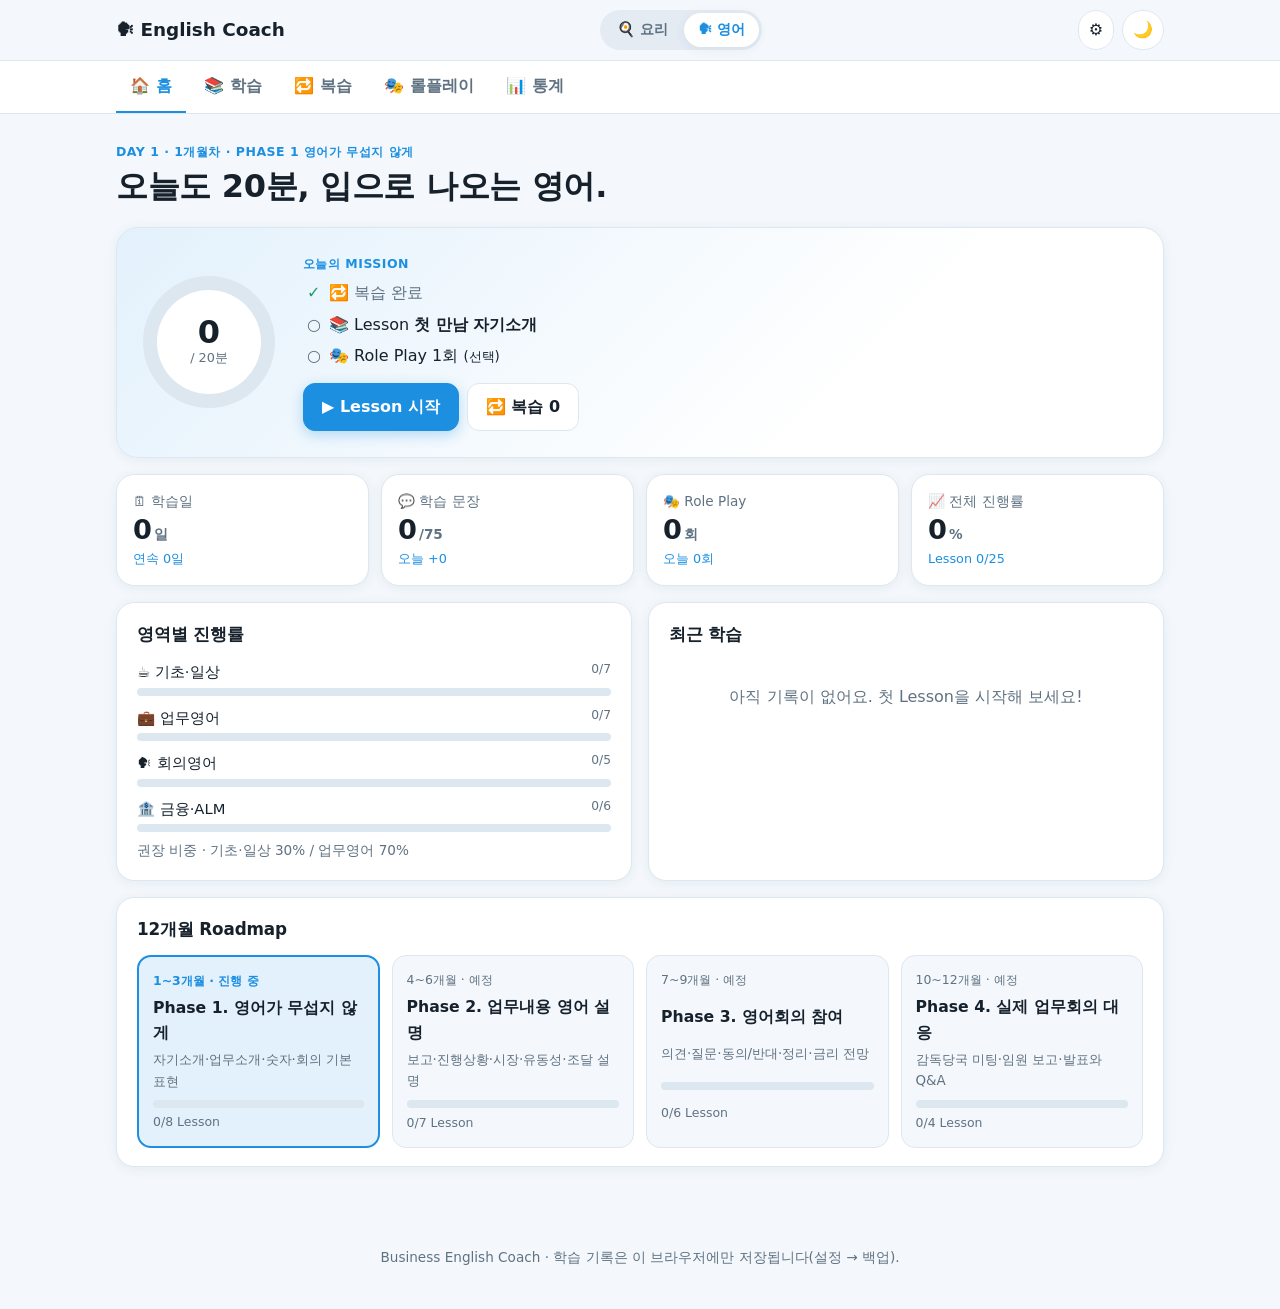
==== english/index.html @ e55deacb "Update cooking-site (2026-09-30 21:32)" ====
<!DOCTYPE html>
<html lang="ko" class="en">
<head>
  <meta charset="UTF-8">
  <meta name="viewport" content="width=device-width, initial-scale=1">
  <title>Business English Coach · 업무영어</title>
  <meta name="description" content="금융·은행·ALM 실무자를 위한 업무영어 회화 학습관리 — Lesson, Shadowing, 간격 복습, Role Play">
  <link rel="icon" href="data:image/svg+xml,<svg xmlns='http://www.w3.org/2000/svg' viewBox='0 0 100 100'><text y='.9em' font-size='90'>🗣</text></svg>">
  <link rel="stylesheet" href="../style.css?v=20260930">
  <link rel="stylesheet" href="english.css?v=20260930">
</head>
<body>
  <header class="site-header">
    <div class="wrap header-row">
      <a class="brand" href="#home">🗣 <span>English Coach</span></a>
      <nav class="site-switch" aria-label="사이트 섹션">
        <a href="../">🍳<span> 요리</span></a>
        <a href="./" aria-current="page">🗣<span> 영어</span></a>
      </nav>
      <div class="header-actions">
        <button id="settingsBtn" class="ghost icon" aria-label="설정">⚙️</button>
        <button id="themeBtn" class="ghost icon" aria-label="다크 모드 전환">🌙</button>
      </div>
    </div>
  </header>

  <nav class="tabbar" aria-label="학습 메뉴">
    <div class="wrap tabbar-row">
      <a href="#home" data-view="home"><b>🏠</b><span>홈</span></a>
      <a href="#learn" data-view="learn"><b>📚</b><span>학습</span></a>
      <a href="#review" data-view="review"><b>🔁</b><span>복습</span><i id="dueBadge" hidden></i></a>
      <a href="#roleplay" data-view="roleplay"><b>🎭</b><span>롤플레이</span></a>
      <a href="#stats" data-view="stats"><b>📊</b><span>통계</span></a>
    </div>
  </nav>

  <main id="view" class="wrap en-main"></main>

  <dialog id="lessonDlg" class="sheet"><article id="lessonBody"></article></dialog>
  <dialog id="rpDlg" class="sheet"><article id="rpBody"></article></dialog>
  <dialog id="settingsDlg" class="sheet narrow"><article id="settingsBody"></article></dialog>

  <div id="toast" class="toast" role="status" hidden></div>

  <footer class="site-footer wrap">Business English Coach · 학습 기록은 이 브라우저에만 저장됩니다(설정 → 백업).</footer>

  <script src="lessons.js?v=20260930b"></script>
  <script src="audio/manifest.js?v=20260930b"></script>
  <script src="app.js?v=20260930b"></script>
</body>
</html>
---- style.css ----
:root {
  --bg: #fbf7f2;
  --surface: #ffffff;
  --text: #2b2420;
  --muted: #7a6e66;
  --line: #eadfd4;
  --accent: #e0632e;
  --accent-soft: #fde8dc;
  --shadow: 0 2px 10px rgba(80, 50, 30, .08);
  --radius: 16px;
}
@media (prefers-color-scheme: dark) {
  :root:not([data-theme="light"]) {
    --bg: #1b1714; --surface: #26201c; --text: #f2ebe5; --muted: #b3a79d;
    --line: #3a312b; --accent: #ff8a55; --accent-soft: #3d2619; --shadow: 0 2px 10px rgba(0,0,0,.35);
  }
}
:root[data-theme="dark"] {
  --bg: #1b1714; --surface: #26201c; --text: #f2ebe5; --muted: #b3a79d;
  --line: #3a312b; --accent: #ff8a55; --accent-soft: #3d2619; --shadow: 0 2px 10px rgba(0,0,0,.35);
}

* { box-sizing: border-box; }
body {
  margin: 0; background: var(--bg); color: var(--text);
  font-family: "Pretendard", "Apple SD Gothic Neo", "Malgun Gothic", system-ui, sans-serif;
  line-height: 1.6;
}
button { font: inherit; color: inherit; cursor: pointer; }
.wrap { max-width: 1080px; margin: 0 auto; padding: 0 16px; }

.site-header { position: sticky; top: 0; z-index: 10; background: color-mix(in srgb, var(--bg) 88%, transparent); backdrop-filter: blur(8px); border-bottom: 1px solid var(--line); }
.header-row { display: flex; align-items: center; justify-content: space-between; height: 60px; }
.brand { font-weight: 800; font-size: 1.15rem; text-decoration: none; color: var(--text); }
.header-actions { display: flex; gap: 8px; }
.ghost { background: var(--surface); border: 1px solid var(--line); border-radius: 999px; padding: 6px 14px; }
.ghost:hover { border-color: var(--accent); }
.ghost.icon { padding: 6px 10px; }

/* 섹션 전환(요리 ↔ 영어) — 두 페이지가 공유. 활성 색은 각 섹션의 --accent 를 따른다 */
.site-switch { display: inline-flex; background: color-mix(in srgb, var(--line) 70%, transparent); border-radius: 999px; padding: 3px; gap: 2px; }
.site-switch a { text-decoration: none; color: var(--muted); font-weight: 700; font-size: .9rem; padding: 5px 14px; border-radius: 999px; white-space: nowrap; transition: color .12s ease, background .12s ease; }
.site-switch a:hover { color: var(--text); }
.site-switch a[aria-current="page"] { background: var(--surface); color: var(--accent); box-shadow: var(--shadow); }

.hero { padding: 40px 0 20px; }
.hero h1 { font-size: clamp(1.6rem, 4vw, 2.4rem); line-height: 1.3; margin: 0 0 8px; }
.hero p { color: var(--muted); margin: 0 0 18px; }
#search {
  width: 100%; max-width: 520px; padding: 14px 18px; font-size: 1rem;
  border-radius: 999px; border: 1px solid var(--line); background: var(--surface); color: var(--text);
  box-shadow: var(--shadow); outline: none;
}
#search:focus { border-color: var(--accent); }

.chips { display: flex; gap: 8px; flex-wrap: wrap; margin: 12px 0; }
.chip { border: 1px solid var(--line); background: var(--surface); border-radius: 999px; padding: 6px 14px; font-size: .92rem; }
.chip[aria-pressed="true"] { background: var(--accent); border-color: var(--accent); color: #fff; }
.count { color: var(--muted); font-size: .9rem; margin: 4px 0 12px; }

.grid { display: grid; grid-template-columns: repeat(auto-fill, minmax(240px, 1fr)); gap: 16px; }
.card {
  position: relative; text-align: left; background: var(--surface); border: 1px solid var(--line);
  border-radius: var(--radius); padding: 0; overflow: hidden; box-shadow: var(--shadow);
  transition: transform .15s ease, box-shadow .15s ease;
}
.card:hover { transform: translateY(-3px); box-shadow: 0 8px 22px rgba(80,50,30,.14); }
.card-thumb { font-size: 64px; text-align: center; padding: 22px 0; background: var(--accent-soft); }
.card-body { padding: 14px 16px 16px; }
.card h3 { margin: 0 0 4px; font-size: 1.1rem; }
.card p { margin: 0 0 10px; color: var(--muted); font-size: .9rem; }
.meta { display: flex; gap: 10px; font-size: .82rem; color: var(--muted); flex-wrap: wrap; }
.fav { position: absolute; top: 10px; right: 10px; background: var(--surface); border: 1px solid var(--line); border-radius: 999px; width: 36px; height: 36px; font-size: 1rem; }
.empty { text-align: center; color: var(--muted); padding: 40px 0; }

.detail {
  width: min(720px, calc(100% - 24px)); max-height: 90vh; padding: 0; border: none;
  border-radius: var(--radius); background: var(--surface); color: var(--text);
}
.detail::backdrop { background: rgba(20,12,8,.55); }
.detail-head { background: var(--accent-soft); padding: 24px; position: relative; }
.detail-head .emoji { font-size: 56px; }
.detail-head h2 { margin: 4px 0; }
.detail-head p { margin: 0; color: var(--muted); }
.close { position: absolute; top: 14px; right: 14px; }
.detail-content { padding: 20px 24px 28px; }
.detail-content h3 { margin: 22px 0 10px; font-size: 1.05rem; }
.servings { display: inline-flex; align-items: center; gap: 10px; }
.servings button { width: 32px; height: 32px; border-radius: 50%; border: 1px solid var(--line); background: var(--bg); }
.ing-list { list-style: none; padding: 0; margin: 0; display: grid; grid-template-columns: repeat(auto-fill, minmax(200px, 1fr)); gap: 4px 20px; }
.ing-list li { display: flex; justify-content: space-between; border-bottom: 1px dashed var(--line); padding: 6px 0; }
.ing-list .amt { color: var(--accent); font-weight: 600; }
.steps { list-style: none; padding: 0; margin: 0; counter-reset: step; }
.steps li { display: flex; gap: 12px; align-items: flex-start; padding: 10px 0; border-bottom: 1px solid var(--line); }
.steps li.done .step-text { text-decoration: line-through; color: var(--muted); }
.steps input { margin-top: 6px; width: 18px; height: 18px; accent-color: var(--accent); flex-shrink: 0; }
.step-text { flex: 1; }
.timer { border: 1px solid var(--accent); color: var(--accent); background: transparent; border-radius: 999px; padding: 2px 10px; font-size: .85rem; white-space: nowrap; font-variant-numeric: tabular-nums; }
.timer.running { background: var(--accent); color: #fff; }
.timer.finished { animation: blink 1s infinite; }
@keyframes blink { 50% { opacity: .3; } }
.tip { margin-top: 20px; background: var(--accent-soft); border-radius: 12px; padding: 12px 16px; font-size: .92rem; }

.site-footer { color: var(--muted); font-size: .85rem; text-align: center; padding: 40px 16px; }

@media (max-width: 560px) {
  .brand span, .site-switch span, .ghost .label { display: none; }
  .site-switch a { padding: 5px 12px; font-size: 1.05rem; }
  .hero { padding-top: 24px; }
  .ghost:not(.icon) { font-size: .85rem; padding: 6px 10px; }
  .detail-content { padding: 16px; }
}
---- english/english.css ----
/* Business English Coach — ../style.css 의 토큰·헤더를 공유하고 Sky Blue 팔레트로 덮어쓴다 */
:root.en {
  --bg: #f4f8fc;
  --surface: #ffffff;
  --text: #16212c;
  --muted: #607282;
  --line: #dde7f0;
  --accent: #1d8fe1;
  --accent-soft: #e3f1fc;
  --accent-2: #5cc0f5;
  --ok: #1f9d6b;
  --ok-soft: #dff5ec;
  --warn: #d9822b;
  --warn-soft: #fcefdf;
  --bad: #d64545;
  --bad-soft: #fbe4e4;
  --shadow: 0 2px 12px rgba(20, 60, 100, .07);
  --radius: 18px;
}
@media (prefers-color-scheme: dark) {
  :root.en:not([data-theme="light"]) {
    --bg: #0f161d; --surface: #17212b; --text: #e8f0f7; --muted: #93a6b7; --line: #263441;
    --accent: #4db3f5; --accent-soft: #15314a; --accent-2: #7fd0fa;
    --ok: #4cc795; --ok-soft: #173a2d; --warn: #f0a55a; --warn-soft: #3d2b17; --bad: #f07a7a; --bad-soft: #3d1c1c;
    --shadow: 0 2px 12px rgba(0, 0, 0, .35);
  }
}
:root.en[data-theme="dark"] {
  --bg: #0f161d; --surface: #17212b; --text: #e8f0f7; --muted: #93a6b7; --line: #263441;
  --accent: #4db3f5; --accent-soft: #15314a; --accent-2: #7fd0fa;
  --ok: #4cc795; --ok-soft: #173a2d; --warn: #f0a55a; --warn-soft: #3d2b17; --bad: #f07a7a; --bad-soft: #3d1c1c;
  --shadow: 0 2px 12px rgba(0, 0, 0, .35);
}

a { color: inherit; }
h1, h2, h3 { letter-spacing: -.01em; }
.en-main { padding-bottom: 24px; }
.eyebrow { font-size: .78rem; font-weight: 700; color: var(--accent); text-transform: uppercase; letter-spacing: .04em; margin: 0 0 4px; }
.fine { color: var(--muted); font-size: .85rem; margin: 8px 0 0; }
.count { color: var(--muted); font-size: .9rem; margin: 4px 0 12px; }
.empty-note { color: var(--muted); text-align: center; padding: 24px 0; margin: 0; }
.link { background: none; border: none; color: var(--accent); padding: 0; font-size: .9rem; text-align: left; }
.link:hover { text-decoration: underline; }

/* 버튼 */
.primary, .secondary {
  display: inline-flex; align-items: center; justify-content: center; gap: 6px;
  border-radius: 12px; padding: 10px 18px; font-weight: 700; text-decoration: none;
  transition: transform .12s ease, box-shadow .12s ease, background .12s ease;
}
.primary { background: var(--accent); color: #fff; border: 1px solid var(--accent); box-shadow: 0 4px 14px color-mix(in srgb, var(--accent) 30%, transparent); }
.primary:hover { transform: translateY(-1px); box-shadow: 0 6px 18px color-mix(in srgb, var(--accent) 38%, transparent); }
.secondary { background: var(--surface); color: var(--text); border: 1px solid var(--line); }
.secondary:hover { border-color: var(--accent); color: var(--accent); }
.primary:disabled, .secondary:disabled { opacity: .4; cursor: default; transform: none; }
.wide { width: 100%; }
.btn-row { display: flex; gap: 8px; flex-wrap: wrap; margin-top: 14px; }
.btn-row.center { justify-content: center; }
.play { border: 1px solid var(--line); background: var(--surface); border-radius: 999px; padding: 4px 10px; font-size: .9rem; }
.play:hover { border-color: var(--accent); }

/* 학습 메뉴: 데스크톱은 헤더 아래 탭, 모바일은 하단 고정 */
.tabbar { border-bottom: 1px solid var(--line); background: var(--surface); }
.tabbar-row { display: flex; gap: 4px; }
.tabbar a {
  position: relative; display: flex; align-items: center; gap: 6px; padding: 12px 14px;
  text-decoration: none; color: var(--muted); font-weight: 600; border-bottom: 2px solid transparent;
}
.tabbar a b { font-weight: 400; }
.tabbar a:hover { color: var(--text); }
.tabbar a[aria-current] { color: var(--accent); border-bottom-color: var(--accent); }
.tabbar i {
  font-style: normal; font-size: .7rem; font-weight: 800; background: var(--bad); color: #fff;
  border-radius: 999px; min-width: 18px; height: 18px; display: inline-grid; place-items: center; padding: 0 5px;
}
.tabbar i[hidden], .toast[hidden] { display: none; }

/* 홈 */
.hello { padding: 28px 0 12px; }
.hello h1 { font-size: clamp(1.4rem, 3.4vw, 2rem); margin: 0; line-height: 1.3; }
.hero-card {
  display: grid; grid-template-columns: auto 1fr; gap: 28px; align-items: center;
  padding: 26px; border-radius: 22px; margin: 8px 0 16px;
  background: linear-gradient(135deg, var(--accent-soft), var(--surface) 70%);
  border: 1px solid var(--line); box-shadow: var(--shadow);
}
.ring {
  --p: 0; width: 132px; height: 132px; border-radius: 50%; display: grid; place-items: center;
  background: conic-gradient(var(--accent) calc(var(--p) * 1%), var(--line) 0);
}
.ring > div { width: 104px; height: 104px; border-radius: 50%; background: var(--surface); display: grid; place-content: center; text-align: center; }
.ring b { font-size: 2rem; line-height: 1; }
.ring small { color: var(--muted); font-size: .8rem; }
.mission ol { list-style: none; padding: 0; margin: 6px 0 0; display: grid; gap: 6px; }
.mission li { padding-left: 26px; position: relative; }
.mission li::before { content: "○"; position: absolute; left: 4px; color: var(--muted); }
.mission li.ok { color: var(--muted); }
.mission li.ok::before { content: "✓"; color: var(--ok); font-weight: 800; }

.tiles { display: grid; grid-template-columns: repeat(4, 1fr); gap: 12px; margin: 0 0 16px; }
.tile { background: var(--surface); border: 1px solid var(--line); border-radius: var(--radius); padding: 16px; box-shadow: var(--shadow); display: grid; gap: 2px; }
.tile span { color: var(--muted); font-size: .85rem; }
.tile b { font-size: 1.7rem; line-height: 1.2; }
.tile b small { font-size: .85rem; color: var(--muted); font-weight: 600; margin-left: 2px; }
.tile em { font-style: normal; font-size: .8rem; color: var(--accent); }

.panel { background: var(--surface); border: 1px solid var(--line); border-radius: var(--radius); padding: 18px 20px; box-shadow: var(--shadow); margin-bottom: 16px; }
.panel h2 { font-size: 1.05rem; margin: 0 0 12px; }
.panel h2 small { color: var(--muted); font-weight: 400; }
.two-col { display: grid; grid-template-columns: 1fr 1fr; gap: 16px; }
.two-col .panel { margin-bottom: 16px; }
.area { display: flex; justify-content: space-between; font-size: .92rem; margin-top: 10px; }
.area small { color: var(--muted); }
.bar { height: 8px; background: var(--line); border-radius: 999px; overflow: hidden; margin-top: 4px; }
.bar i { display: block; height: 100%; background: linear-gradient(90deg, var(--accent), var(--accent-2)); border-radius: 999px; }
.recent { list-style: none; padding: 0; margin: 0; }
.recent li { display: flex; align-items: center; gap: 10px; padding: 8px 0; border-bottom: 1px solid var(--line); }
.recent li:last-child { border-bottom: none; }
.recent p { flex: 1; margin: 0; font-size: .92rem; }
.recent small { color: var(--muted); white-space: nowrap; }

.roadmap { display: grid; grid-template-columns: repeat(4, 1fr); gap: 12px; }
.phase {
  text-align: left; background: var(--bg); border: 1px solid var(--line); border-radius: 14px; padding: 14px;
  display: grid; gap: 4px; transition: border-color .12s ease, transform .12s ease;
}
.phase:hover { border-color: var(--accent); transform: translateY(-2px); }
.phase small { color: var(--muted); font-size: .78rem; }
.phase b { font-size: .98rem; }
.phase span { font-size: .84rem; color: var(--muted); }
.phase em { font-style: normal; font-size: .78rem; color: var(--muted); }
.phase.now { border: 2px solid var(--accent); background: var(--accent-soft); }
.phase.now small { color: var(--accent); font-weight: 700; }
.phase.done small { color: var(--ok); font-weight: 700; }
.phase.late small { color: var(--warn); font-weight: 700; }

/* 학습 */
.view-head { padding: 24px 0 8px; display: flex; align-items: flex-end; justify-content: space-between; gap: 12px; flex-wrap: wrap; }
.view-head h1 { margin: 0; font-size: 1.6rem; }
.view-head .fine { flex-basis: 100%; margin: 0; }
.seg { display: inline-flex; background: var(--line); border-radius: 12px; padding: 3px; }
.seg button { border: none; background: transparent; border-radius: 9px; padding: 6px 14px; font-weight: 600; color: var(--muted); }
.seg button[aria-pressed="true"] { background: var(--surface); color: var(--accent); box-shadow: var(--shadow); }
.chips.small .chip { font-size: .84rem; padding: 5px 12px; }
.phase-title { font-size: 1.05rem; margin: 22px 0 10px; }
.phase-title small { color: var(--muted); font-weight: 400; font-size: .85rem; margin-left: 4px; }
.lesson-grid { display: grid; grid-template-columns: repeat(auto-fill, minmax(290px, 1fr)); gap: 12px; }
.lesson-card {
  display: flex; gap: 14px; text-align: left; background: var(--surface); border: 1px solid var(--line);
  border-radius: var(--radius); padding: 16px; box-shadow: var(--shadow); transition: transform .15s ease, box-shadow .15s ease, border-color .15s ease;
}
.lesson-card:hover { transform: translateY(-3px); border-color: var(--accent); box-shadow: 0 10px 24px rgba(20, 60, 100, .12); }
.lesson-card.done { background: linear-gradient(135deg, var(--ok-soft), var(--surface) 60%); }
.lc-emoji { font-size: 34px; width: 54px; height: 54px; flex-shrink: 0; display: grid; place-items: center; background: var(--accent-soft); border-radius: 14px; }
.lc-body { display: grid; gap: 3px; min-width: 0; }
.lc-body > small { color: var(--muted); font-size: .78rem; }
.lc-body b { font-size: 1.02rem; }
.lc-sit { color: var(--muted); font-size: .85rem; display: -webkit-box; -webkit-line-clamp: 2; -webkit-box-orient: vertical; overflow: hidden; }
.lc-meta { display: flex; align-items: center; gap: 8px; margin-top: 4px; }
.lc-meta small { color: var(--muted); font-size: .78rem; }

.badge { display: inline-block; font-size: .7rem; font-weight: 800; letter-spacing: .03em; padding: 2px 8px; border-radius: 999px; background: var(--line); color: var(--muted); vertical-align: middle; }
.badge.st-learning { background: var(--accent-soft); color: var(--accent); }
.badge.st-weak { background: var(--bad-soft); color: var(--bad); }
.badge.st-mastered { background: var(--ok-soft); color: var(--ok); }

.search { width: 100%; max-width: 520px; padding: 12px 16px; font-size: 1rem; border-radius: 999px; border: 1px solid var(--line); background: var(--surface); color: var(--text); outline: none; box-shadow: var(--shadow); }
.search:focus { border-color: var(--accent); }
.expr-list { display: grid; gap: 8px; margin-top: 12px; }
.expr-row { display: flex; align-items: center; gap: 12px; background: var(--surface); border: 1px solid var(--line); border-radius: 14px; padding: 10px 14px; }
.expr-row > div { flex: 1; min-width: 0; display: grid; }
.expr-row > div span { color: var(--muted); font-size: .88rem; }
.expr-row > .link { font-size: .82rem; white-space: nowrap; }
.row-meta { display: grid; justify-items: end; gap: 2px; }
.row-meta small { color: var(--muted); font-size: .75rem; }

/* 시트(Lesson·Role Play·설정) */
.sheet {
  width: min(760px, calc(100% - 24px)); max-height: 92vh; padding: 0; border: none;
  border-radius: 22px; background: var(--surface); color: var(--text); box-shadow: 0 20px 60px rgba(0, 0, 0, .25);
}
.sheet.narrow { width: min(480px, calc(100% - 24px)); }
.sheet::backdrop { background: rgba(8, 20, 32, .55); backdrop-filter: blur(2px); }
.sheet article { display: flex; flex-direction: column; min-height: 100%; }
.sheet-head { position: sticky; top: 0; z-index: 2; background: var(--accent-soft); padding: 20px 22px 14px; }
.sheet-head h2 { margin: 2px 40px 10px 0; font-size: 1.25rem; }
.sheet-head .close { position: absolute; top: 14px; right: 14px; }
.sheet-body { padding: 18px 22px; flex: 1; }
.sheet-foot { position: sticky; bottom: 0; background: var(--surface); border-top: 1px solid var(--line); padding: 12px 22px; display: flex; justify-content: space-between; gap: 8px; }
.sheet-foot.column { flex-direction: column; align-items: stretch; }

.stepper { display: flex; gap: 4px; }
.stepper button { flex: 1; border: none; background: transparent; padding: 0; display: grid; justify-items: center; gap: 2px; color: var(--muted); font-size: .75rem; }
.stepper i { font-style: normal; width: 100%; height: 5px; border-radius: 999px; background: var(--line); }
.stepper .past i { background: color-mix(in srgb, var(--accent) 50%, var(--line)); }
.stepper .on { color: var(--accent); font-weight: 800; }
.stepper .on i { background: var(--accent); }
.stepper i { font-size: 0; }
.speed { margin-top: 10px; font-size: .8rem; color: var(--muted); display: flex; align-items: center; gap: 4px; flex-wrap: wrap; }
.speed button { border: 1px solid var(--line); background: var(--surface); border-radius: 999px; padding: 2px 10px; font-size: .8rem; }
.speed button[aria-pressed="true"] { background: var(--accent); color: #fff; border-color: var(--accent); }

.situation { background: var(--bg); border: 1px solid var(--line); border-radius: 16px; padding: 16px 18px; }
.sit-text { font-size: 1.08rem; margin: 0; }
.plan { list-style: none; padding: 0; margin: 16px 0 0; display: grid; grid-template-columns: repeat(auto-fit, minmax(120px, 1fr)); gap: 8px; }
.plan li { background: var(--surface); border: 1px solid var(--line); border-radius: 12px; padding: 10px; font-size: .9rem; display: flex; gap: 8px; align-items: center; }
.plan b { width: 22px; height: 22px; border-radius: 50%; background: var(--accent); color: #fff; display: grid; place-items: center; font-size: .75rem; }
.toggle { display: inline-flex; gap: 6px; align-items: center; font-size: .88rem; color: var(--muted); margin-bottom: 10px; }
.toggle input { accent-color: var(--accent); }

.sent-card { border: 1px solid var(--line); border-radius: 16px; padding: 16px; margin-bottom: 12px; }
.sent-top { display: flex; align-items: center; gap: 8px; }
.sent-top small { color: var(--muted); }
.fav-btn { margin-left: auto; border: none; background: none; font-size: 1.2rem; }
.en-text { font-size: 1.2rem; font-weight: 700; margin: 8px 0 4px; line-height: 1.45; }
.en-text.big { font-size: clamp(1.25rem, 3.6vw, 1.55rem); }
.ko-text { color: var(--muted); margin: 0 0 8px; }
.ko-text.big { font-size: 1.1rem; color: var(--text); }
.expr-chips { display: flex; flex-wrap: wrap; gap: 6px; margin: 8px 0; }
.expr-chips span { background: var(--accent-soft); border-radius: 10px; padding: 4px 10px; font-size: .84rem; }
.expr-chips b { color: var(--accent); }
.note { background: var(--warn-soft); border-radius: 12px; padding: 10px 12px; font-size: .88rem; margin: 8px 0; }
.audio-row { display: flex; align-items: center; gap: 10px; margin-top: 8px; flex-wrap: wrap; }

.shadow-card { text-align: center; border: 1px solid var(--line); border-radius: 20px; padding: 22px 18px; background: linear-gradient(180deg, var(--accent-soft), var(--surface) 55%); }
.shadow-card .ko-text.big, .shadow-card .sit-text { margin: 10px 0; }
.reveal { border: 1px dashed var(--accent); color: var(--accent); background: var(--surface); border-radius: 12px; padding: 10px 18px; margin: 10px 0; }
.big-btns { display: flex; justify-content: center; gap: 14px; margin: 16px 0 4px; }
.bigbtn {
  width: 84px; height: 84px; border-radius: 50%; border: 1px solid var(--line); background: var(--surface);
  display: grid; place-content: center; gap: 2px; box-shadow: var(--shadow); transition: transform .12s ease, border-color .12s ease;
}
.bigbtn b { font-size: 1.7rem; font-weight: 400; line-height: 1; }
.bigbtn span { font-size: .75rem; color: var(--muted); }
.bigbtn:hover:not(:disabled) { transform: scale(1.05); border-color: var(--accent); }
.bigbtn:disabled { opacity: .35; cursor: default; }
.bigbtn.rec.on { background: var(--bad); border-color: var(--bad); animation: pulse 1.2s infinite; }
.bigbtn.rec.on span { color: #fff; }
@keyframes pulse { 50% { box-shadow: 0 0 0 10px color-mix(in srgb, var(--bad) 20%, transparent); } }
.rate-q { font-weight: 700; margin: 16px 0 8px; }
.rate-row { display: grid; grid-template-columns: repeat(3, 1fr); gap: 8px; margin-top: 12px; }
.rate-row button { border: 1px solid var(--line); background: var(--surface); border-radius: 12px; padding: 12px 6px; font-weight: 700; }
.rate-row button[data-rate="good"]:hover, .rate-row button[data-rrate="good"]:hover { border-color: var(--ok); background: var(--ok-soft); }
.rate-row button[data-rate="ok"]:hover, .rate-row button[data-rrate="ok"]:hover { border-color: var(--warn); background: var(--warn-soft); }
.rate-row button[data-rate="hard"]:hover, .rate-row button[data-rrate="hard"]:hover { border-color: var(--bad); background: var(--bad-soft); }

textarea, .form input, .form select {
  width: 100%; font: inherit; color: var(--text); background: var(--bg); border: 1px solid var(--line);
  border-radius: 12px; padding: 12px 14px; outline: none; margin-top: 12px;
}
textarea:focus, .form input:focus, .form select:focus { border-color: var(--accent); }
.ref { margin-top: 14px; font-size: .9rem; color: var(--muted); }
.ref p { margin: 4px 0; }

.finish { text-align: center; padding: 8px 0; }
.finish-emoji { font-size: 56px; }
.finish h3 { margin: 4px 0 10px; }
.finish-list { list-style: none; padding: 0; text-align: left; display: grid; gap: 8px; margin: 0 0 8px; }
.finish-list li { background: var(--bg); border-radius: 12px; padding: 10px 12px; font-size: .92rem; }
.finish .wide { margin-top: 10px; }
.done-card { text-align: center; background: var(--surface); border: 1px solid var(--line); border-radius: 20px; padding: 32px 18px; box-shadow: var(--shadow); }
.done-card .secondary { margin-top: 14px; }
.flash { margin-top: 4px; }

/* Role Play */
.chat { display: grid; gap: 10px; align-content: start; }
.bubble { display: flex; gap: 8px; max-width: 88%; }
.bubble > b { font-size: 1.4rem; }
.bubble > div { border-radius: 16px; padding: 10px 14px; }
.bubble p { margin: 0; }
.bubble small { color: var(--muted); font-size: .82rem; }
.bubble.them > div { background: var(--bg); border: 1px solid var(--line); border-top-left-radius: 4px; }
.bubble.me { justify-self: end; }
.bubble.me > div { background: var(--accent); color: #fff; border-top-right-radius: 4px; }
.feedback { justify-self: end; max-width: 88%; background: var(--surface); border: 1px dashed var(--accent); border-radius: 14px; padding: 10px 14px; font-size: .9rem; }
.fb-score { margin: 0 0 6px; font-weight: 800; color: var(--accent); }
.kw { display: flex; flex-wrap: wrap; gap: 6px; }
.kw span { border-radius: 999px; padding: 2px 10px; font-size: .8rem; }
.kw .hit { background: var(--ok-soft); color: var(--ok); }
.kw .miss { background: var(--bad-soft); color: var(--bad); }
.model { margin: 8px 0 0; }
.sheet-foot textarea { margin-top: 6px; }
.sheet-foot .btn-row { margin-top: 8px; justify-content: flex-end; }

/* 통계 */
.chart14 { position: relative; display: grid; grid-template-columns: repeat(14, 1fr); gap: 6px; height: 160px; align-items: end; padding-top: 8px; }
.chart14::before { content: ""; position: absolute; left: 0; right: 0; bottom: calc(18px + (100% - 26px) * var(--goal-n, 0)); border-top: 1px dashed var(--muted); opacity: .6; }
.chart14 .col { height: 100%; display: grid; grid-template-rows: 1fr auto; justify-items: center; gap: 4px; }
.chart14 .col i { align-self: end; width: 100%; max-width: 26px; min-height: 2px; border-radius: 6px 6px 2px 2px; background: color-mix(in srgb, var(--accent) 45%, var(--line)); }
.chart14 .col i.met { background: var(--accent); }
.chart14 small { font-size: .7rem; color: var(--muted); }
.stack { display: flex; height: 14px; border-radius: 999px; overflow: hidden; background: var(--line); }
.stack i.st-mastered { background: var(--ok); }
.stack i.st-learning { background: var(--accent); }
.stack i.st-weak { background: var(--bad); }
.stack i.st-new { background: var(--line); }
.legend { list-style: none; padding: 0; margin: 12px 0 0; display: grid; grid-template-columns: repeat(2, 1fr); gap: 6px; font-size: .9rem; }

/* 설정 */
.form label { display: block; font-weight: 600; font-size: .9rem; margin-bottom: 14px; }
.form input[type="range"] { padding: 0; accent-color: var(--accent); background: none; border: none; }
.form hr { border: none; border-top: 1px solid var(--line); margin: 18px 0 4px; }
.file-btn { cursor: pointer; }

.toast {
  position: fixed; left: 50%; bottom: 28px; transform: translateX(-50%); z-index: 100;
  background: var(--text); color: var(--bg); padding: 10px 18px; border-radius: 999px; font-size: .9rem; box-shadow: var(--shadow);
}

@media (max-width: 860px) {
  .tiles { grid-template-columns: repeat(2, 1fr); }
  .roadmap { grid-template-columns: repeat(2, 1fr); }
  .two-col { grid-template-columns: 1fr; gap: 0; }
}
@media (max-width: 640px) {
  body.has-tabbar, html.en body { padding-bottom: 72px; }
  .tabbar { position: fixed; left: 0; right: 0; bottom: 0; z-index: 20; border-top: 1px solid var(--line); border-bottom: none; padding-bottom: env(safe-area-inset-bottom); box-shadow: 0 -4px 16px rgba(0, 0, 0, .06); }
  .tabbar-row { justify-content: space-around; padding: 0; }
  .tabbar a { flex-direction: column; gap: 0; padding: 8px 4px 6px; font-size: .7rem; border-bottom: none; border-top: 2px solid transparent; flex: 1; }
  .tabbar a[aria-current] { border-top-color: var(--accent); border-bottom-color: transparent; }
  .tabbar a b { font-size: 1.25rem; }
  .tabbar i { position: absolute; top: 4px; right: calc(50% - 22px); }
  .hero-card { grid-template-columns: 1fr; justify-items: center; text-align: center; padding: 22px 16px; gap: 16px; }
  .mission { width: 100%; }
  .mission ol { text-align: left; }
  .mission .btn-row { justify-content: center; }
  .roadmap { grid-template-columns: 1fr; }
  .lesson-grid { grid-template-columns: 1fr; }
  .sheet { width: 100%; max-width: 100%; max-height: 100%; height: 100%; border-radius: 0; margin: 0; }
  .sheet.narrow { width: 100%; }
  .sheet-head { padding: 16px 16px 12px; }
  .sheet-body { padding: 16px; }
  .sheet-foot { padding: 10px 16px calc(10px + env(safe-area-inset-bottom)); }
  .stepper span { font-size: .66rem; }
  .bigbtn { width: 76px; height: 76px; }
  .expr-row { flex-wrap: wrap; }
  .expr-row > .link { margin-left: 44px; }
  .toast { bottom: 88px; }
}
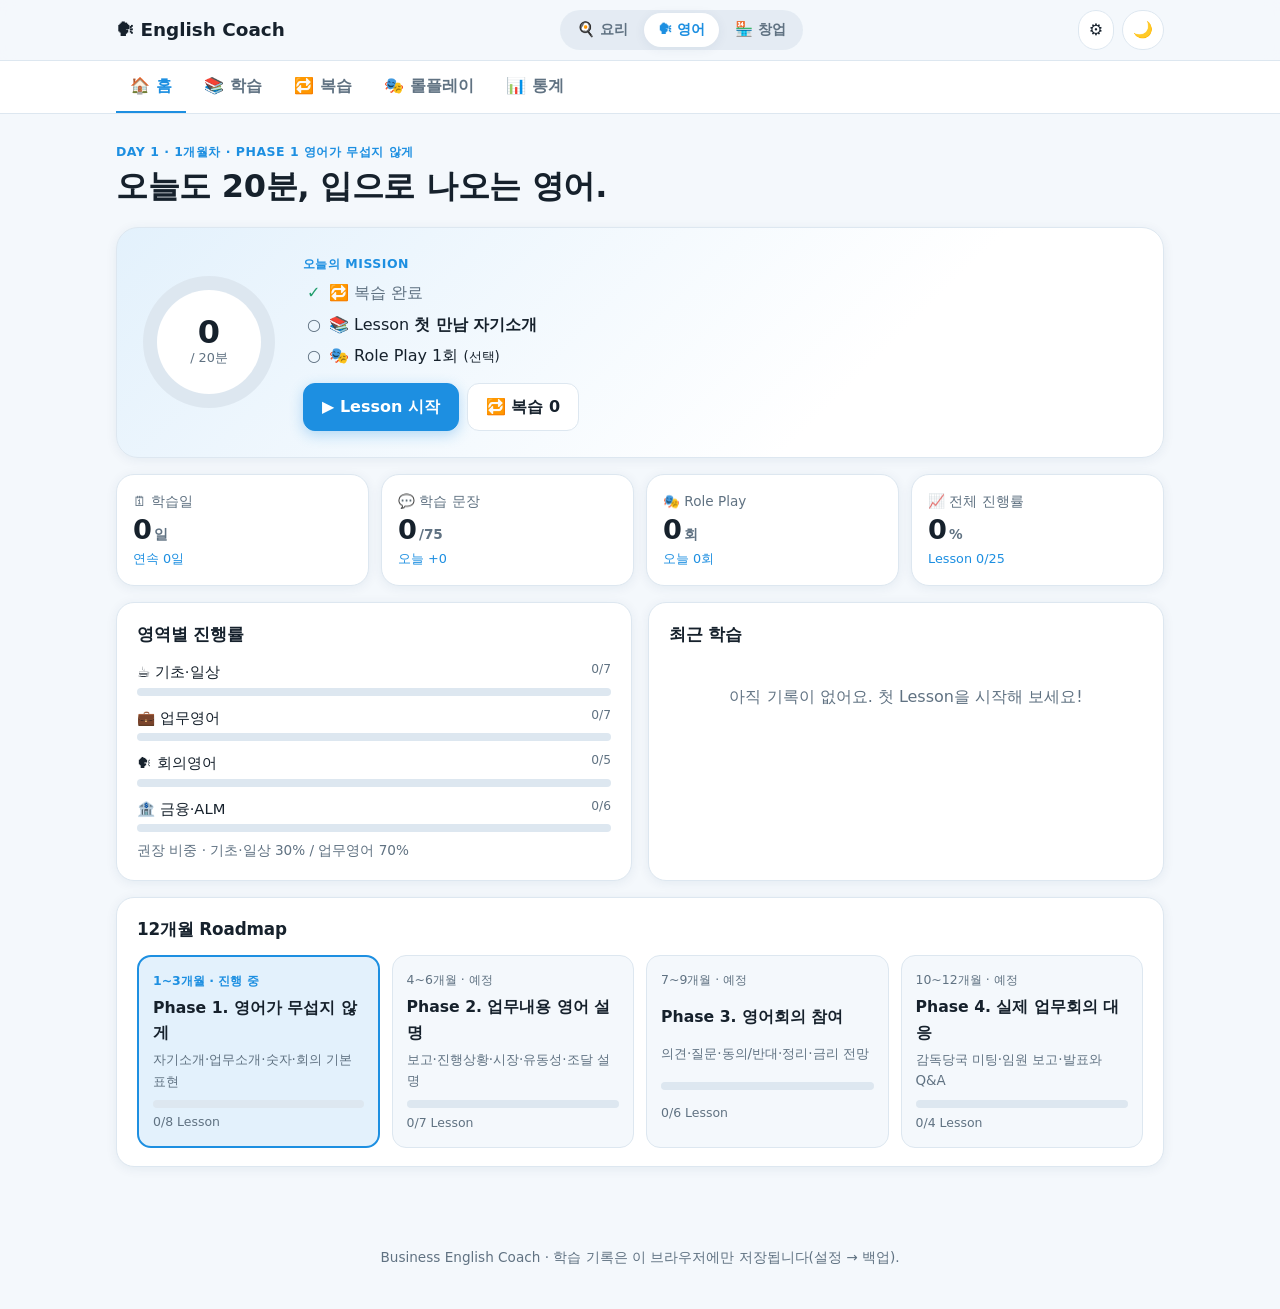
==== commit 7ad44e9d: "Update cooking-site (2026-10-04 11:29)" ====
--- a/english/index.html
+++ b/english/index.html
@@ -16,6 +16,7 @@
       <nav class="site-switch" aria-label="사이트 섹션">
         <a href="../">🍳<span> 요리</span></a>
         <a href="./" aria-current="page">🗣<span> 영어</span></a>
+        <a href="../startup/">🏪<span> 창업</span></a>
       </nav>
       <div class="header-actions">
         <button id="settingsBtn" class="ghost icon" aria-label="설정">⚙️</button>
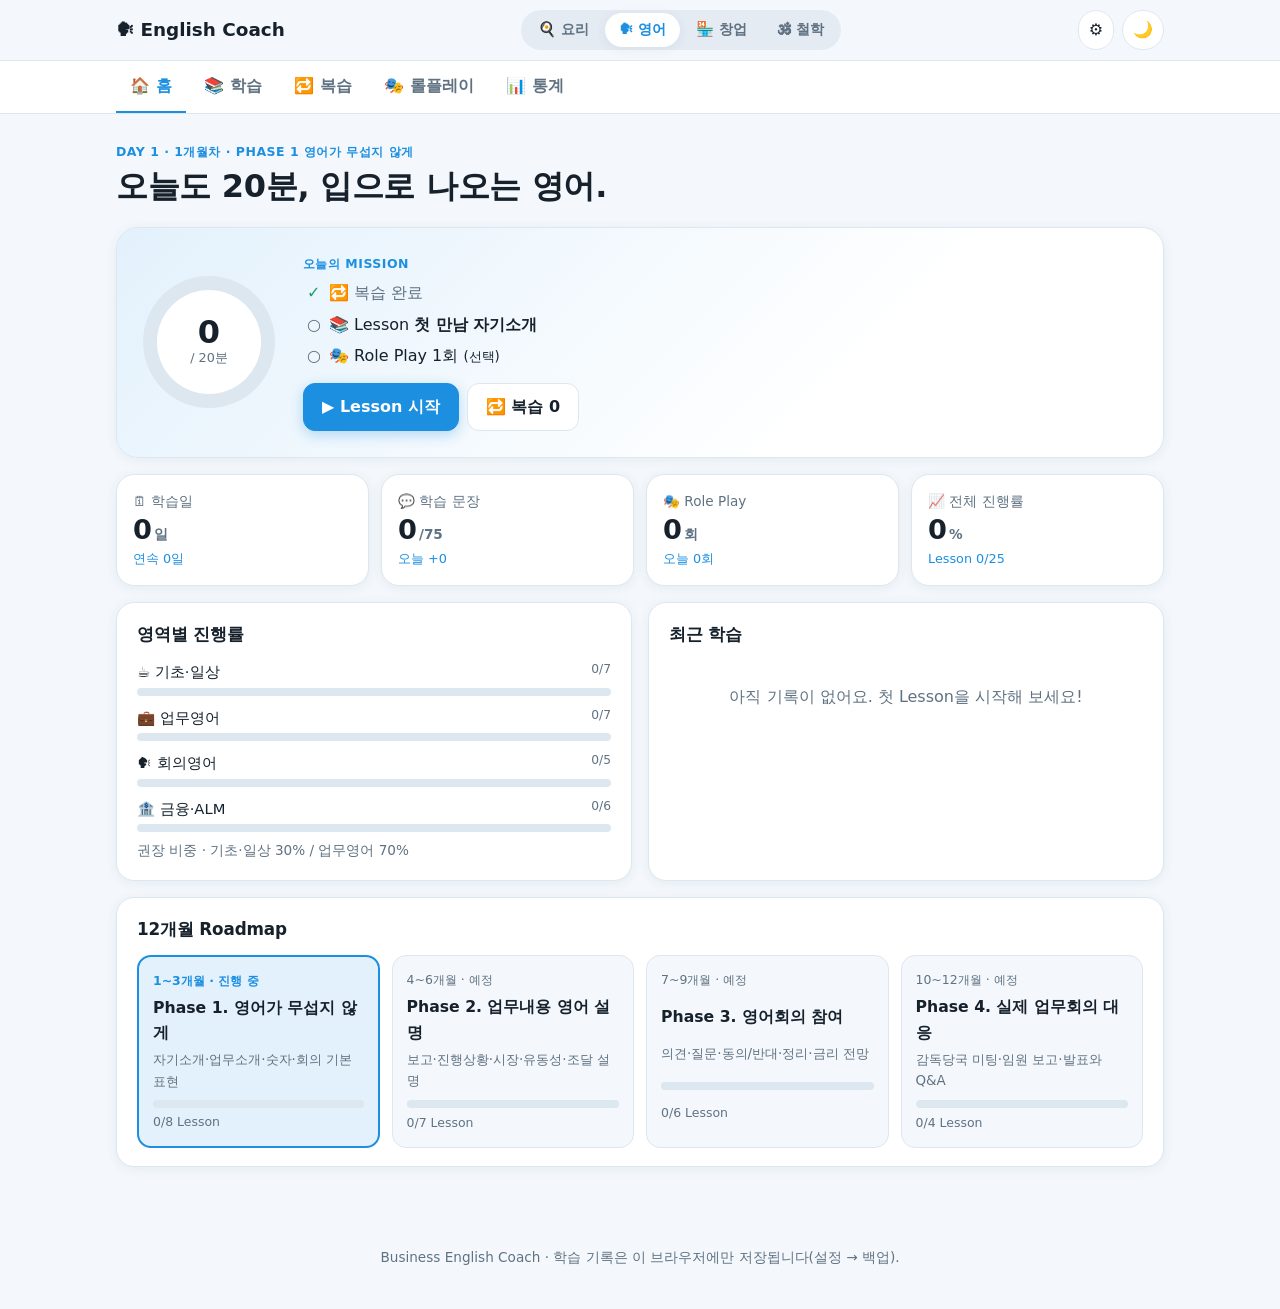
==== commit b114f922: "Add philosophy section (Upanishads), cooking beginner revamp, startup updates - philosophy/: 우파니샤드 산" ====
--- a/english/index.html
+++ b/english/index.html
@@ -17,6 +17,7 @@
         <a href="../">🍳<span> 요리</span></a>
         <a href="./" aria-current="page">🗣<span> 영어</span></a>
         <a href="../startup/">🏪<span> 창업</span></a>
+        <a href="../philosophy/">🕉<span> 철학</span></a>
       </nav>
       <div class="header-actions">
         <button id="settingsBtn" class="ghost icon" aria-label="설정">⚙️</button>
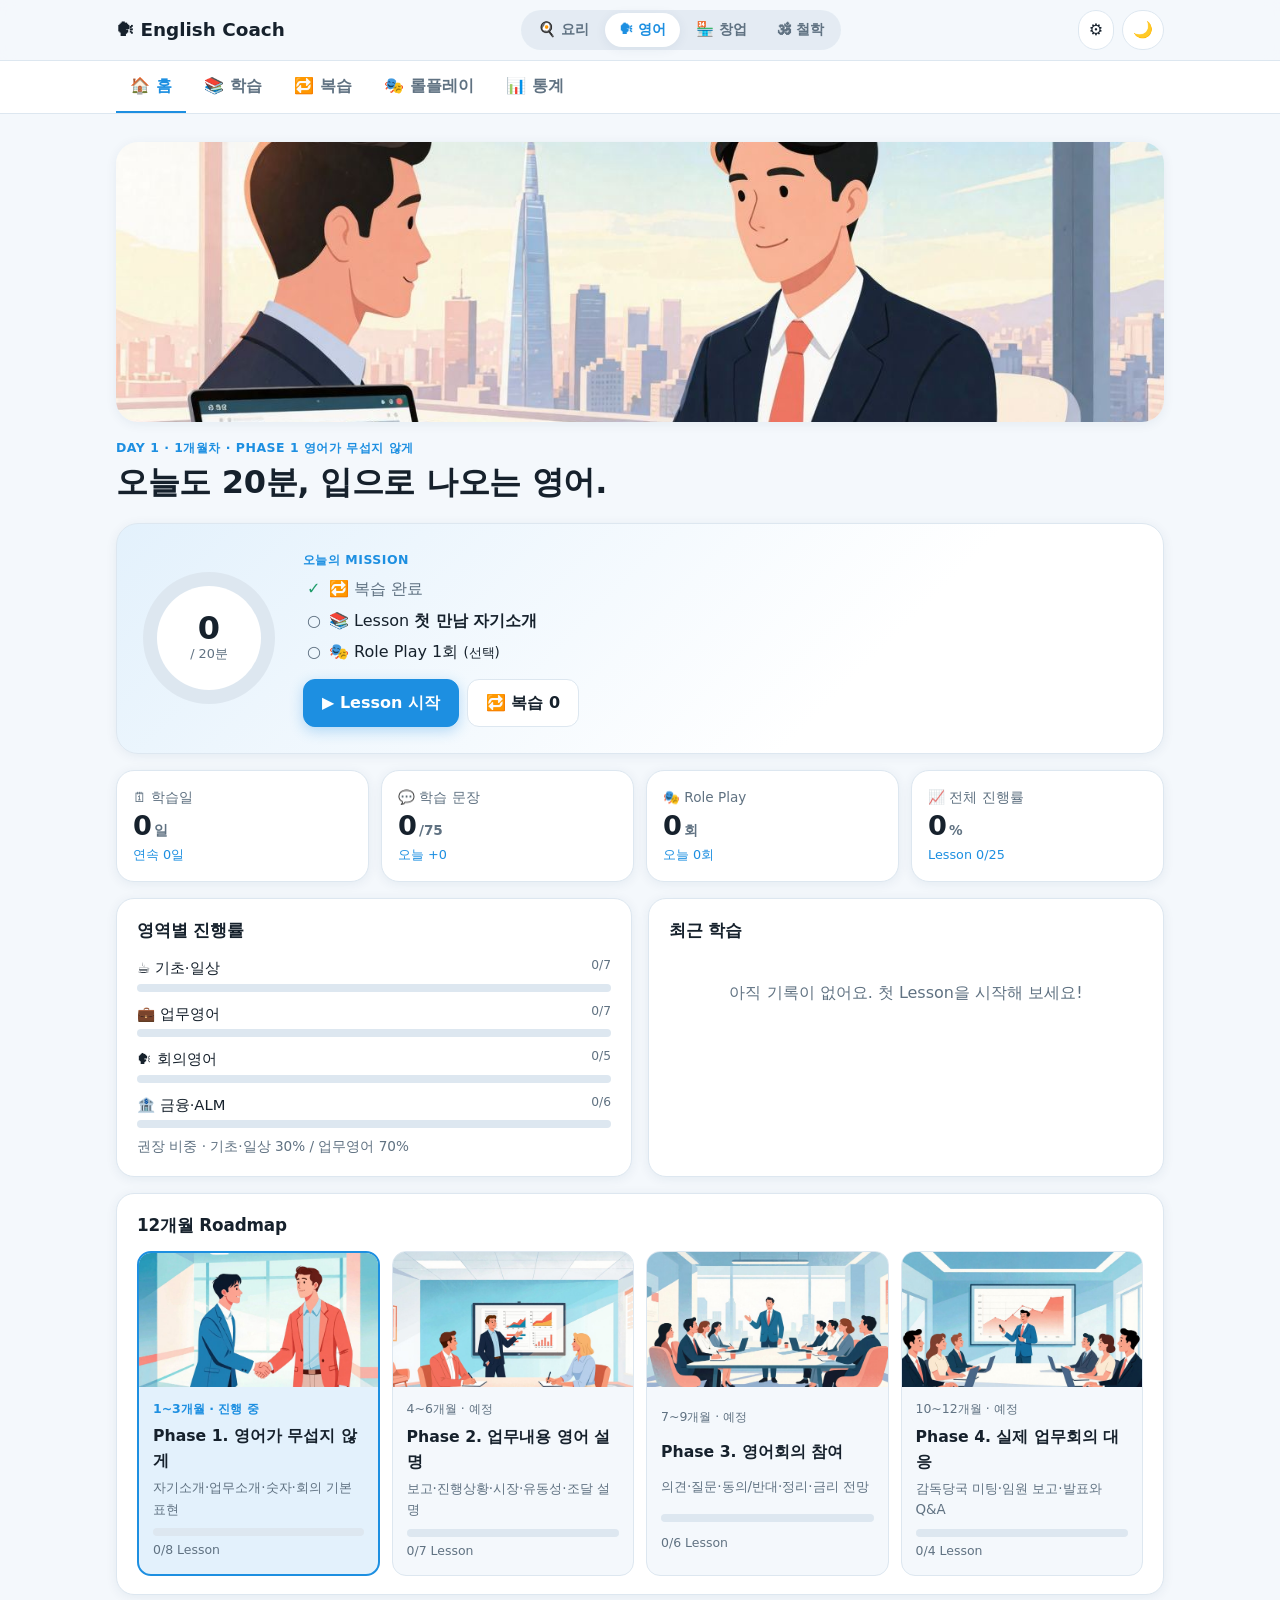
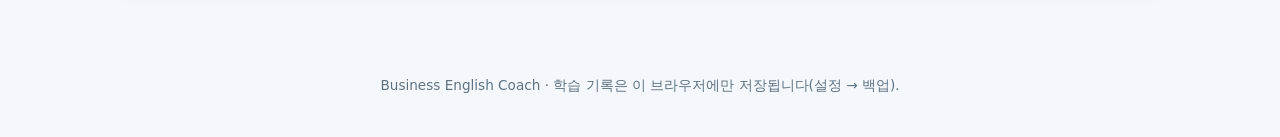
==== commit fae41160: "English & philosophy: Kling illustrations (36 + 33 images) - English: home banner, roadmap phase car" ====
--- a/english/index.html
+++ b/english/index.html
@@ -7,7 +7,7 @@
   <meta name="description" content="금융·은행·ALM 실무자를 위한 업무영어 회화 학습관리 — Lesson, Shadowing, 간격 복습, Role Play">
   <link rel="icon" href="data:image/svg+xml,<svg xmlns='http://www.w3.org/2000/svg' viewBox='0 0 100 100'><text y='.9em' font-size='90'>🗣</text></svg>">
   <link rel="stylesheet" href="../style.css?v=20260930">
-  <link rel="stylesheet" href="english.css?v=20260930">
+  <link rel="stylesheet" href="english.css?v=20261005">
 </head>
 <body>
   <header class="site-header">
@@ -48,6 +48,6 @@
 
   <script src="lessons.js?v=20260930b"></script>
   <script src="audio/manifest.js?v=20260930b"></script>
-  <script src="app.js?v=20260930b"></script>
+  <script src="app.js?v=20261005"></script>
 </body>
 </html>
--- a/english/english.css
+++ b/english/english.css
@@ -337,3 +337,19 @@
   .expr-row > .link { margin-left: 44px; }
   .toast { bottom: 88px; }
 }
+
+/* 일러스트 (2026-10-05 Kling · img/*.jpg — 파일이 없으면 img 가 지워지고 기존 이모지·배경이 보임) */
+.hello .hello-bg { display: block; width: 100%; height: clamp(170px, 30vw, 280px); object-fit: cover; object-position: center 35%; border-radius: 22px; margin: 0 0 16px; box-shadow: var(--shadow); }
+.phase { overflow: hidden; }
+.phase .phase-img { width: calc(100% + 28px); margin: -14px -14px 8px; aspect-ratio: 16 / 9; object-fit: cover; display: block; }
+.lc-emoji { position: relative; overflow: hidden; }
+.lc-emoji img { position: absolute; inset: 0; width: 100%; height: 100%; object-fit: cover; }
+.lesson-card .lc-emoji:has(img) { width: 88px; height: 88px; border-radius: 16px; }
+.sit-pic { margin: 0 0 12px; border-radius: 16px; overflow: hidden; aspect-ratio: 4 / 3; max-height: 240px; width: 100%; }
+.sit-pic img { width: 100%; height: 100%; object-fit: cover; display: block; }
+.sit-pic:not(:has(img)) { display: none; }
+.sheet-head { overflow: hidden; }
+.sheet-head .head-bg { position: absolute; inset: 0; width: 100%; height: 100%; object-fit: cover; opacity: .22; pointer-events: none; }
+.sheet-head > :not(.head-bg) { position: relative; }
+.sheet-head .close { position: absolute; }
+@media (max-width: 560px) { .lesson-card .lc-emoji:has(img) { width: 72px; height: 72px; } }
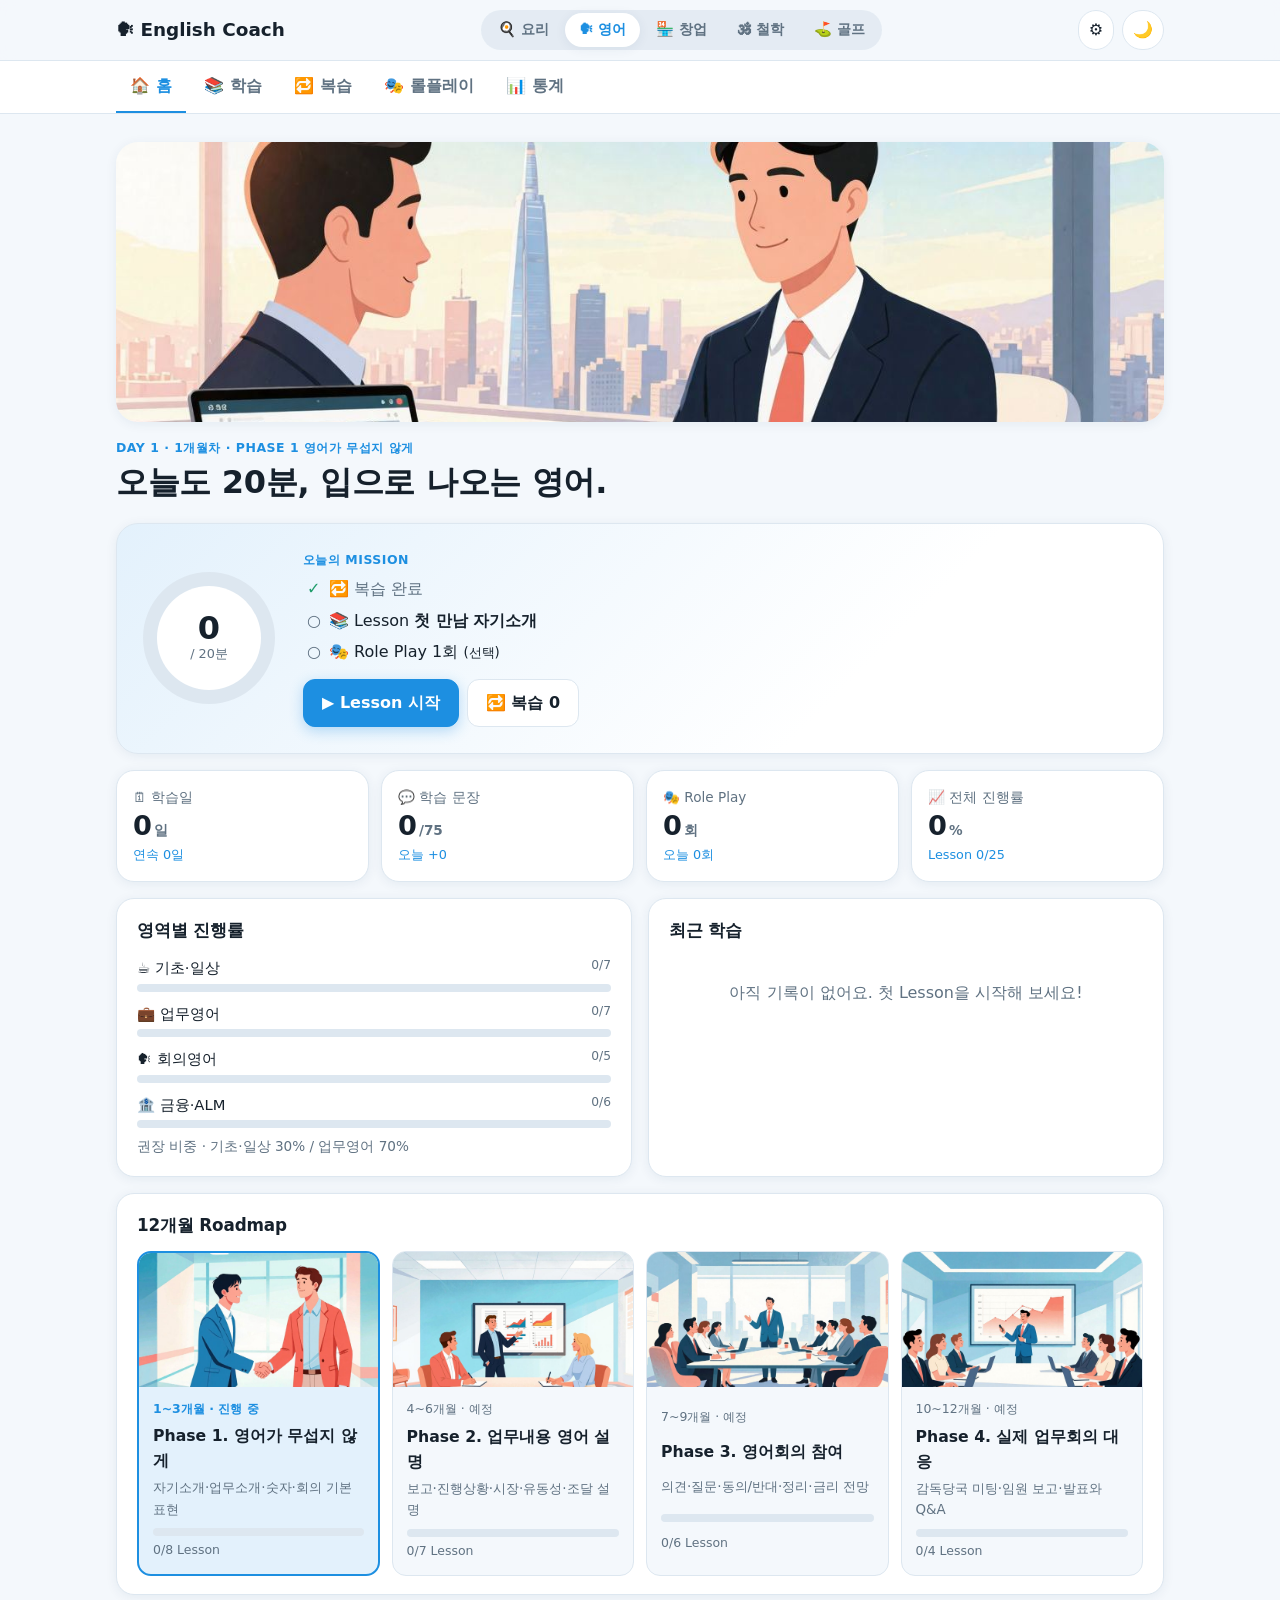
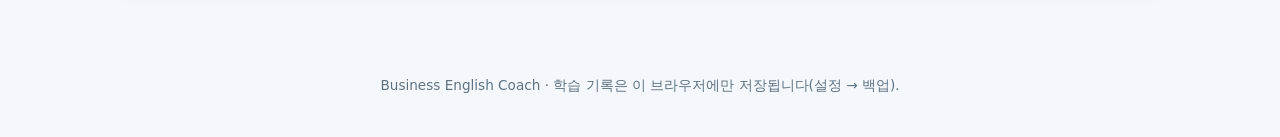
==== commit 1d79130c: "Add golf section: AI golf coach (rounds, practice, swing analysis) - New golf/ tab locked by passcod" ====
--- a/english/index.html
+++ b/english/index.html
@@ -6,7 +6,7 @@
   <title>Business English Coach · 업무영어</title>
   <meta name="description" content="금융·은행·ALM 실무자를 위한 업무영어 회화 학습관리 — Lesson, Shadowing, 간격 복습, Role Play">
   <link rel="icon" href="data:image/svg+xml,<svg xmlns='http://www.w3.org/2000/svg' viewBox='0 0 100 100'><text y='.9em' font-size='90'>🗣</text></svg>">
-  <link rel="stylesheet" href="../style.css?v=20260930">
+  <link rel="stylesheet" href="../style.css?v=20261005">
   <link rel="stylesheet" href="english.css?v=20261005">
 </head>
 <body>
@@ -18,6 +18,7 @@
         <a href="./" aria-current="page">🗣<span> 영어</span></a>
         <a href="../startup/">🏪<span> 창업</span></a>
         <a href="../philosophy/">🕉<span> 철학</span></a>
+        <a href="../golf/">⛳<span> 골프</span></a>
       </nav>
       <div class="header-actions">
         <button id="settingsBtn" class="ghost icon" aria-label="설정">⚙️</button>
--- a/style.css
+++ b/style.css
@@ -105,8 +105,12 @@
 
 @media (max-width: 560px) {
   .brand span, .site-switch span, .ghost .label { display: none; }
-  .site-switch a { padding: 5px 12px; font-size: 1.05rem; }
+  .site-switch a { padding: 5px 9px; font-size: 1.05rem; }   /* 섹션 5개(골프 추가 2026-10-05) — 375px 에 맞춤 */
   .hero { padding-top: 24px; }
   .ghost:not(.icon) { font-size: .85rem; padding: 6px 10px; }
   .detail-content { padding: 16px; }
 }
+@media (max-width: 380px) {
+  .site-switch a { padding: 5px 6px; }
+  .header-actions { gap: 4px; }
+}
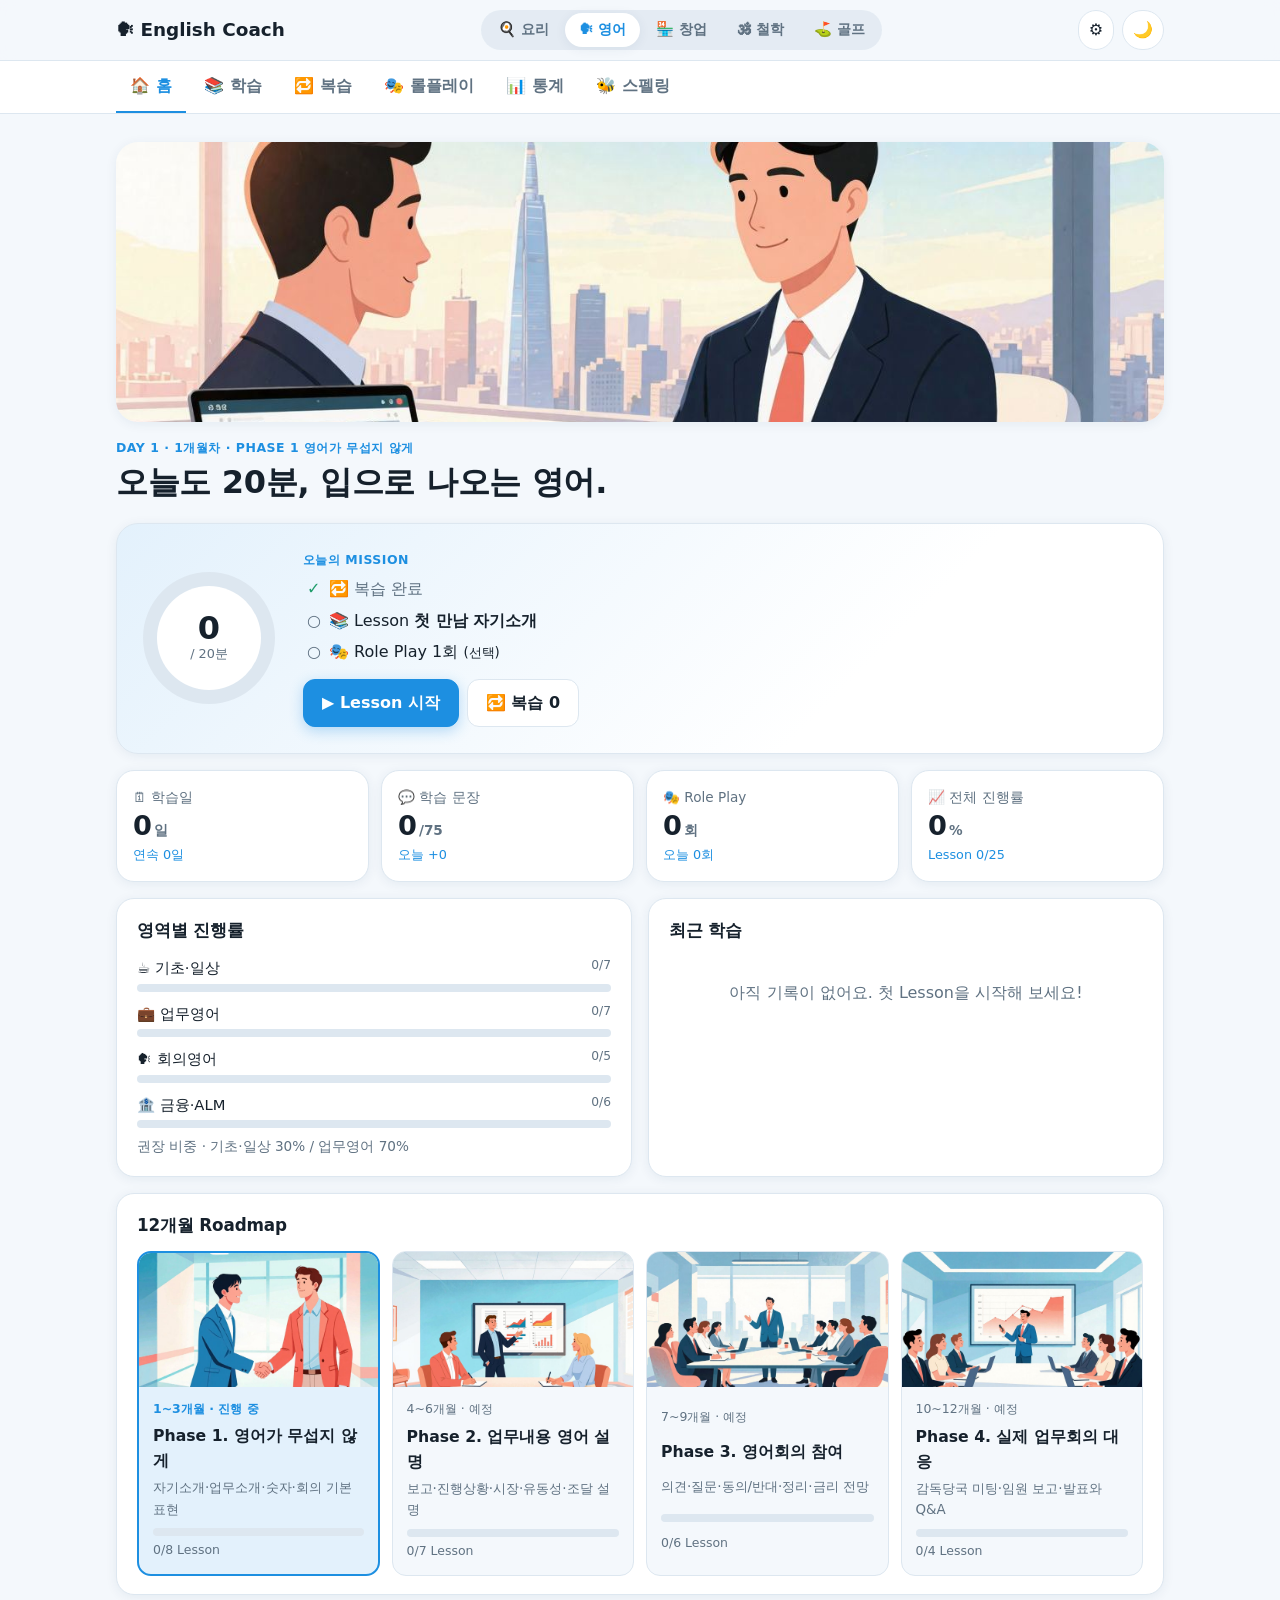
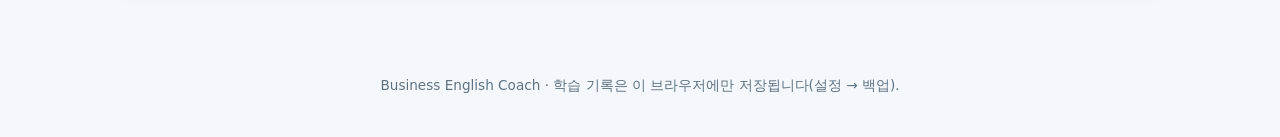
==== commit b048fcb8: "Update cooking-site (2026-10-14 08:46)" ====
--- a/english/index.html
+++ b/english/index.html
@@ -34,6 +34,7 @@
       <a href="#review" data-view="review"><b>🔁</b><span>복습</span><i id="dueBadge" hidden></i></a>
       <a href="#roleplay" data-view="roleplay"><b>🎭</b><span>롤플레이</span></a>
       <a href="#stats" data-view="stats"><b>📊</b><span>통계</span></a>
+      <a href="spelling/"><b>🐝</b><span>스펠링</span></a>
     </div>
   </nav>
 
